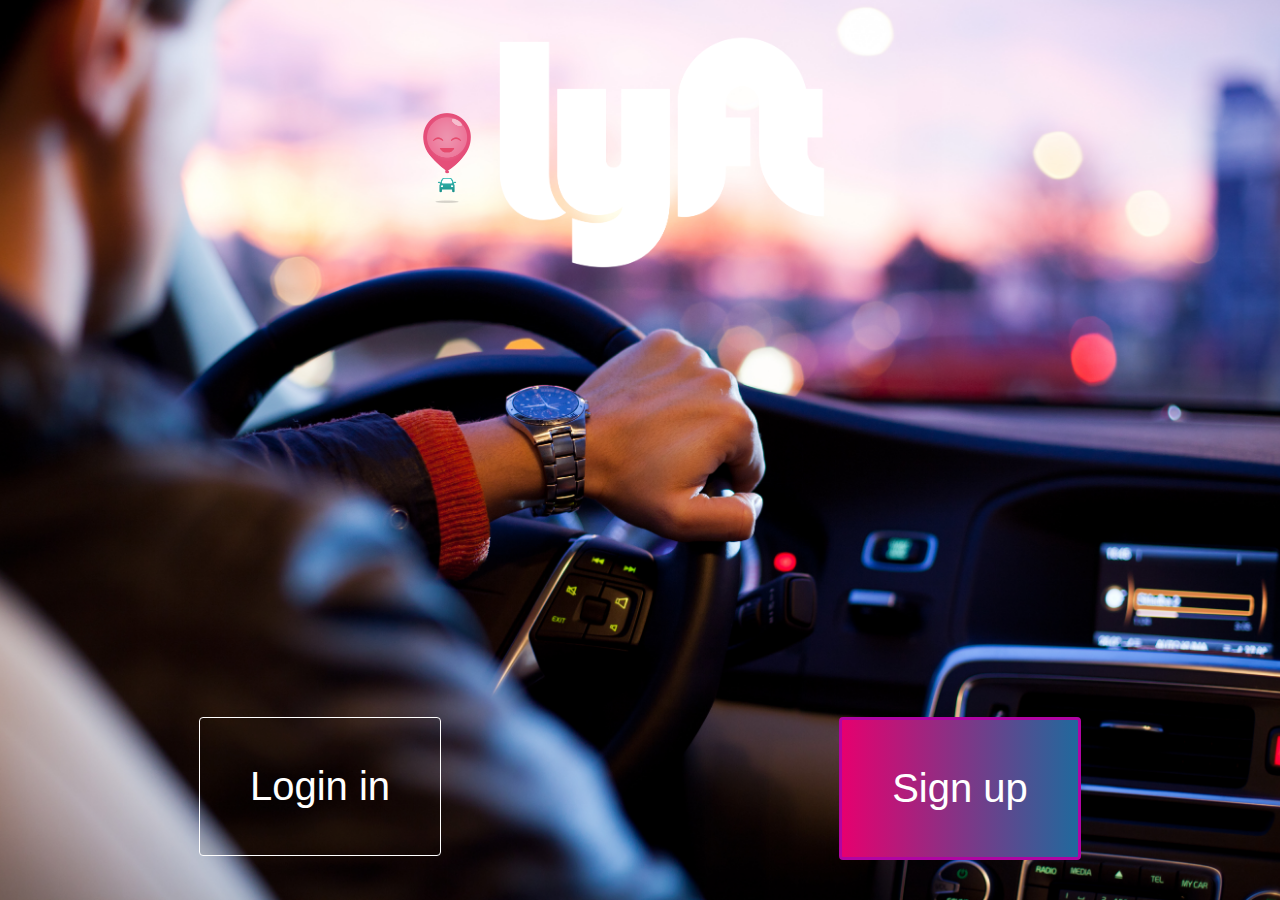
==== index.html @ b2c1f1f0 "Subiendo index de mi lyft" ====
<!DOCTYPE html>
<html>
<head>
	<title>lyft</title>
	<link rel="stylesheet" type="text/css" href="css/bootstrap.css">
	<link rel="stylesheet" type="text/css" href="css/main.css">
</head>
<body>
	<header>
		<center><img class="pink" src="img/carro.png"><img class="logo" src="img/lyft.png" alt="lyft"></center>
	</header>
	<section class="caja">
		<div class="container-fluid">
  			<div class="row text-center">
   				<div class="col-xs-6 "><button id="loginIn" class="boton">Login in</button></div>
	  			<div class="col-xs-6"><button id="signUp" class="boton">Sign up</button></div>
  			</div>
		</div>
		
	</section>
</body>
</html>
---- css/main.css ----
body{
	background-image:url(../img/fondo.jpg);
	background-size: cover;
	background-repeat:no-repeat;
	background-position: center;
	height:100vh;
	position:relative;
}
.logo{
	height:35vh;
}
.pink{
	height:  10vh;
}
.caja{
	position: absolute;
	bottom:40px;
	width: 100%;
}
#loginIn{
	color: white;
	background-color: rgba(18, 10, 4, 0.1);
	background: rgba(18, 10, 4, 0.1);
	border: 1px solid;
    font-size: 40px;
    border-radius: 4px;
    padding: 40px 50px;
}
#signUp{
	background-image: linear-gradient(-90deg, #20699D, #E6006F);
	border: 3px solid #B005A3 ;
    color:white;
    font-size: 40px;
    border-radius: 4px;
    padding: 40px 50px;
}
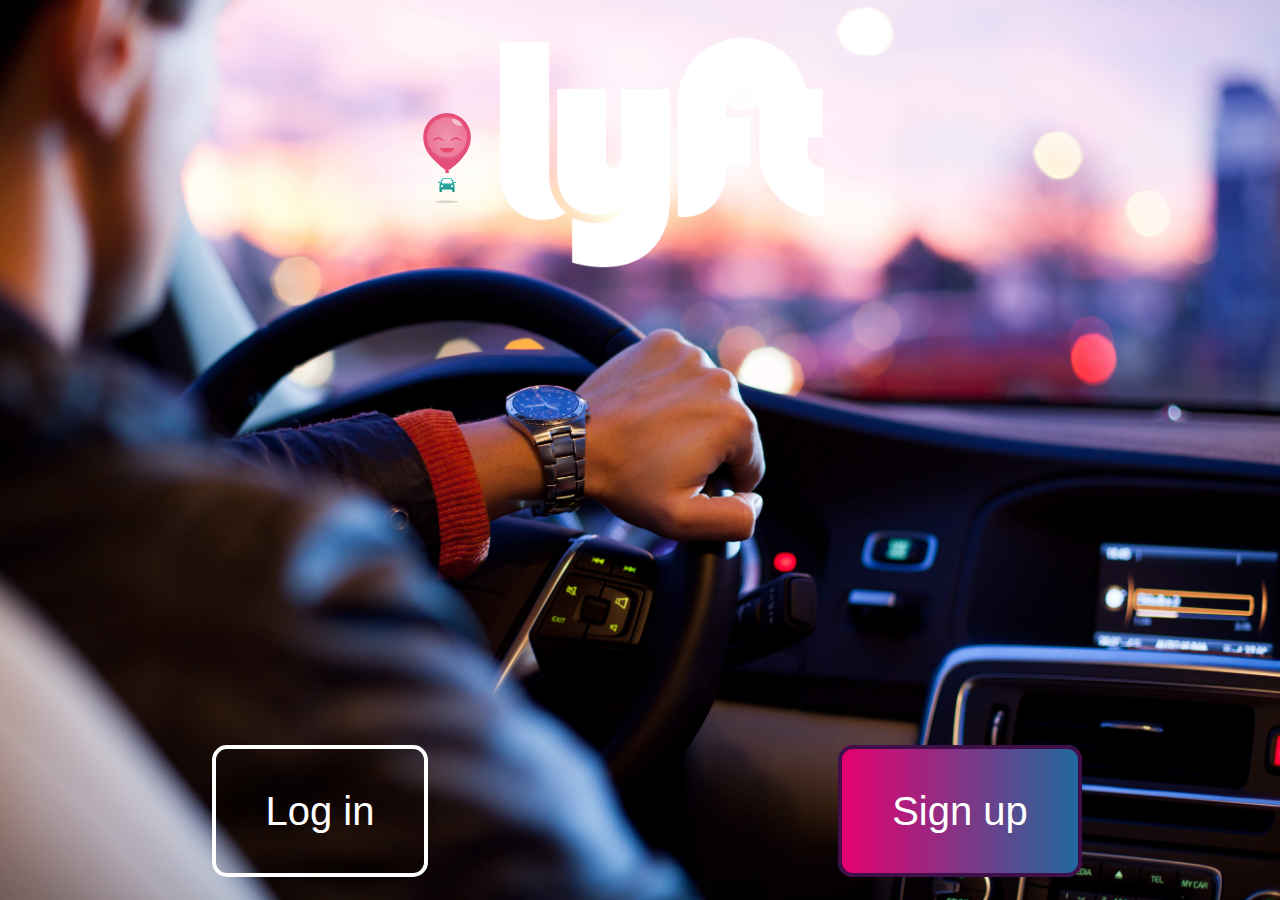
==== commit f25a917e: "Subiendo la segunda vista" ====
--- a/index.html
+++ b/index.html
@@ -3,7 +3,7 @@
 <head>
 	<title>lyft</title>
 	<link rel="stylesheet" type="text/css" href="css/bootstrap.css">
-	<link rel="stylesheet" type="text/css" href="css/main.css">
+	<link rel="stylesheet" type="text/css" href="css/index.css">
 </head>
 <body>
 	<header>
@@ -12,12 +12,14 @@
 	<section class="caja">
 		<div class="container-fluid">
   			<div class="row text-center">
-   				<div class="col-xs-6 "><button id="loginIn" class="boton">Login in</button></div>
-	  			<div class="col-xs-6"><button id="signUp" class="boton">Sign up</button></div>
+   				<div class="col-xs-6 "><a id="loginIn" class="boton">Log in</a></div>
+	  			<div class="col-xs-6"><a href="singUp.html" id="signUp" class="boton">Sign up</a></div>
   			</div>
 		</div>
-		
 	</section>
+	<script type="text/javascript" src="js/jquery.min.js"></script>
+	<script type="text/javascript" src="js/bootstrap.js"></script>
+	<script type="text/javascript" src="js/app.js"></script>
 </body>
 </html>
 
--- a/css/index.css
+++ b/css/index.css
@@ -0,0 +1,41 @@
+body{
+	background-image:url(../img/fondo.jpg);
+	background-size: cover;
+	background-repeat:no-repeat;
+	background-position: center;
+	height:100vh;
+	position:relative;
+}
+.logo{
+	height:35vh;
+}
+.pink{
+	height:  10vh;
+}
+.caja{
+	position: absolute;
+	bottom:60px;
+	width: 100%;
+}
+#loginIn{
+	color: white;
+	background-color: rgba(18, 10, 4, 0.1);
+	background: rgba(18, 10, 4, 0.1);
+	border: 4px solid;
+    font-size: 40px;
+    border-radius: 15px;
+    padding: 40px 50px;
+    text-decoration:none;
+    cursor: pointer;
+}
+#signUp{
+	background-image: linear-gradient(-90deg, #20699D, #E6006F);
+	border: 3px solid #B005A3 ;
+    color:white;
+    border: 4px solid #3F0F4A;
+    font-size: 40px;
+    border-radius: 15px;
+    padding: 40px 50px;
+    text-decoration:none;
+    cursor: pointer;
+}
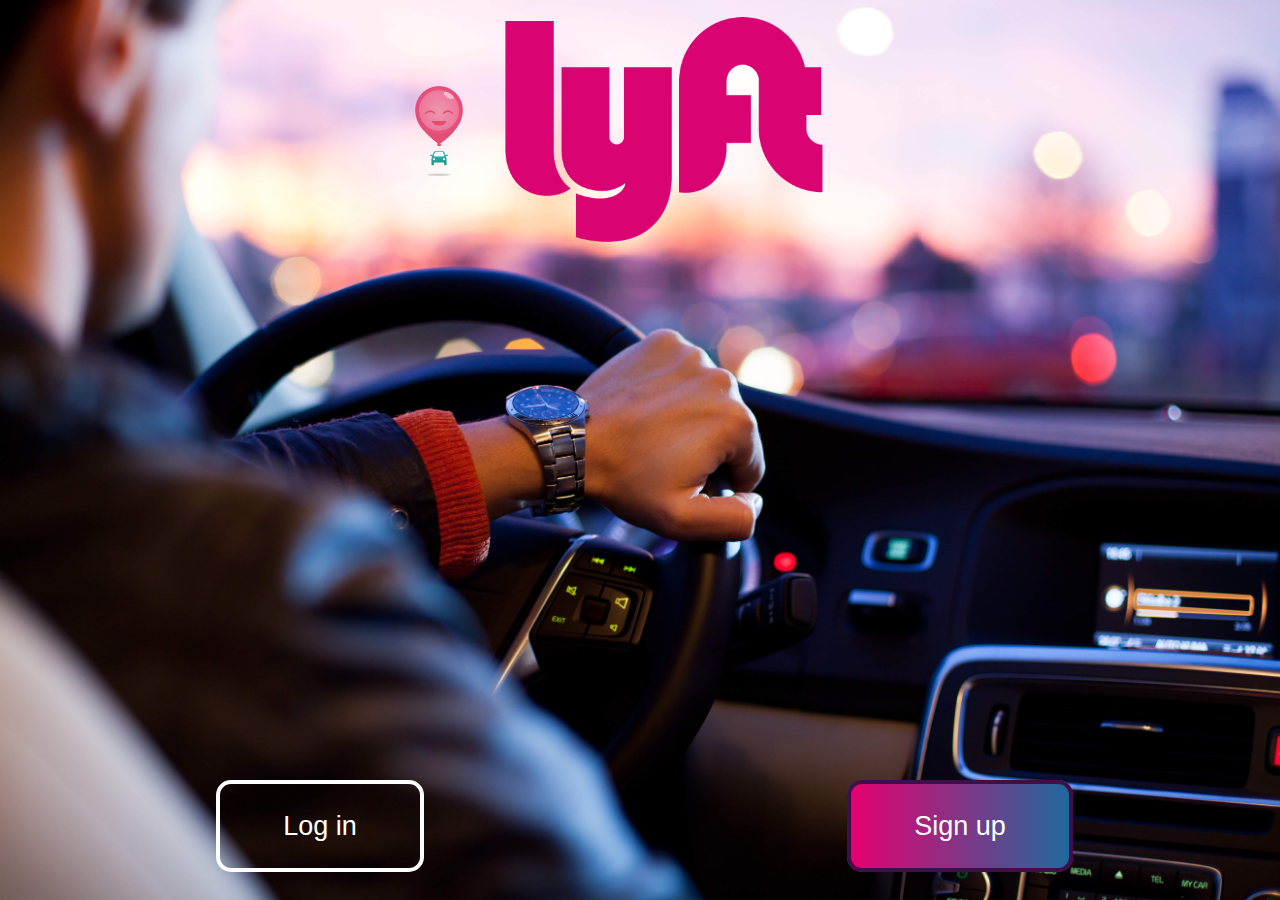
==== commit d4747fa4: "validación y guardar el num celular" ====
--- a/index.html
+++ b/index.html
@@ -2,6 +2,7 @@
 <html>
 <head>
 	<title>lyft</title>
+	<meta charset="UTF-8">
 	<link rel="stylesheet" type="text/css" href="css/bootstrap.css">
 	<link rel="stylesheet" type="text/css" href="css/index.css">
 </head>
--- a/css/index.css
+++ b/css/index.css
@@ -5,16 +5,17 @@
 	background-position: center;
 	height:100vh;
 	position:relative;
+	font-size:50%;
 }
 .logo{
-	height:35vh;
+	height: 29vh;
 }
 .pink{
 	height:  10vh;
 }
 .caja{
 	position: absolute;
-	bottom:60px;
+	bottom:6vh;
 	width: 100%;
 }
 #loginIn{
@@ -22,10 +23,10 @@
 	background-color: rgba(18, 10, 4, 0.1);
 	background: rgba(18, 10, 4, 0.1);
 	border: 4px solid;
-    font-size: 40px;
+    font-size: 3vh;
     border-radius: 15px;
-    padding: 40px 50px;
-    text-decoration:none;
+    padding: 3vh 7vh;
+    text-decoration: none;
     cursor: pointer;
 }
 #signUp{
@@ -33,9 +34,9 @@
 	border: 3px solid #B005A3 ;
     color:white;
     border: 4px solid #3F0F4A;
-    font-size: 40px;
+    font-size: 3vh;
     border-radius: 15px;
-    padding: 40px 50px;
-    text-decoration:none;
+    padding: 3vh 7vh;
+    text-decoration: none;
     cursor: pointer;
 }
